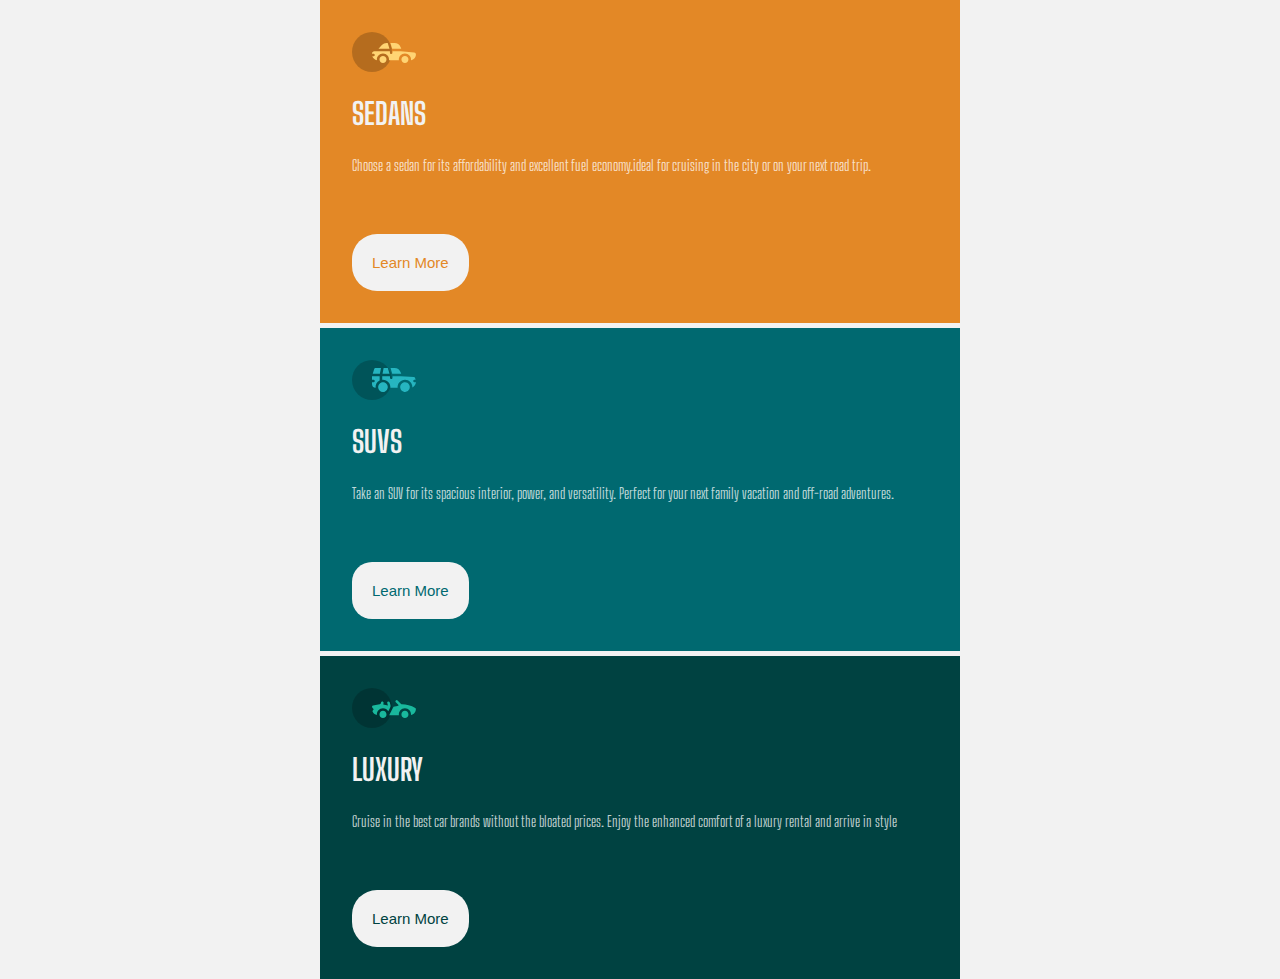
==== index.html @ 286e361c "commit" ====
<!DOCTYPE html>
<html lang="en">
    <head>
        <meta charset="UTF-8">
        <meta http-equiv="X-UA-Compatible" content="IE=edge">
        <meta name="viewport" content="width=device-width, initial-scale=1.0">
        <title>Cars</title>
        <link rel="preconnect" href="https://fonts.googleapis.com">
        <link rel="preconnect" href="https://fonts.gstatic.com" crossorigin>
        <link href="https://fonts.googleapis.com/css2?family=Big+Shoulders+Display:wght@700&display=swap" rel="stylesheet">
        <link rel="preconnect" href="https://fonts.googleapis.com">
        <link rel="preconnect" href="https://fonts.gstatic.com" crossorigin>
        <link href="https://fonts.googleapis.com/css2?family=Lexend+Deca&display=swap" rel="stylesheet">
      <link rel="stylesheet" href="style.css">
      <link rel="icon" href="/favicon-32x32.png">
    </head>
    <body>
        <main>
            <div class="left-content">
                <img src="/icon-sedans.svg" alt="icon-sedans">
                <h2>SEDANS</h2>
                <p>Choose a sedan for its affordability and excellent fuel economy.ideal for cruising in the city or on your next road trip.</p>
                <button class="b1">Learn More</button>
            </div>
            <div class="middle-content">
                <img src="/icon-suvs.svg" alt="icon-suvs">
                <h2>SUVS</h2>
                <p>Take an SUV for its spacious interior, power, and versatility. Perfect for your next family vacation and off-road adventures.</p>
                <button class="b2">Learn More</button>
            </div>
            <div class="right-content">
                <img src="/icon-luxury.svg" alt="icon-luxury">
                <h2>LUXURY</h2>
                <p>Cruise in the best car brands without the bloated prices. Enjoy the enhanced comfort of a luxury rental and arrive in style</p>
                <button class="b3">Learn More</button>
            </div>
        </main>
    </body>
</html>
---- style.css ----
*{
    margin: 0;
    padding: 0;
    box-sizing: border-box;
}

body{
    background-color: hsl(0, 0%, 95%);
    place-content: center;
    font-family: 'Lexend Deca', sans-serif;
    font-family: 'Big Shoulders Display', cursive;
    
}

main{
    width: 50%;
    margin: auto;
    display: flex;
    align-items: center;
    height: 100vh;
    /*justify-content: center;*/
     flex-direction: row;

}
main div{
    width: 100%;
}

.left-content{
    background-color: hsl(31, 77%, 52%);
    padding: 2em;
    /* width: 100%; */
}

.middle-content{
    background-color: hsl(184, 100%, 22%);
    padding: 2em;
    /* width: 100%; */

}

.right-content{
    background-color: hsl(179, 100%, 13%);
    padding: 2em;
    /* width: 100%; */
}

img{
    padding-bottom: 20px;
}

h2{
    font-size: 30px;
    padding-bottom: 15px;
    color: hsl(0, 0%, 95%);
    
}

p{
    font-size: 15px;
    color: hsla(0, 0%, 100%, 0.75);
    padding-top: 10px;
    padding-bottom: 60px;
    
}

.b1{
    background: hsl(0, 0%, 95%);
    color: hsl(31, 77%, 52%);
    padding: 20px;
    border: none;
    border-radius: 25px;
    font-size: 15px;
    cursor: grab;
}

.b2{
    background: hsl(0, 0%, 95%);
    color:  hsl(184, 100%, 22%);
    padding: 20px;
    border: none;
    border-radius: 20px;
    font-size: 15px;
    cursor: grab;
}

.b3{
    background: hsl(0, 0%, 95%);
    color: hsl(179, 100%, 13%);
    padding: 20px;
    border: none;
    border-radius: 25px;
    font-size: 15px;
    cursor: grab;
}

button:hover{
    background-color: transparent;
    border: 2px solid #fff;
    color: #fff;
    transition: 0.4s;
}

@media (min-width:375px){
    main{
        flex-direction: column;
        gap: 5px;
    }
}
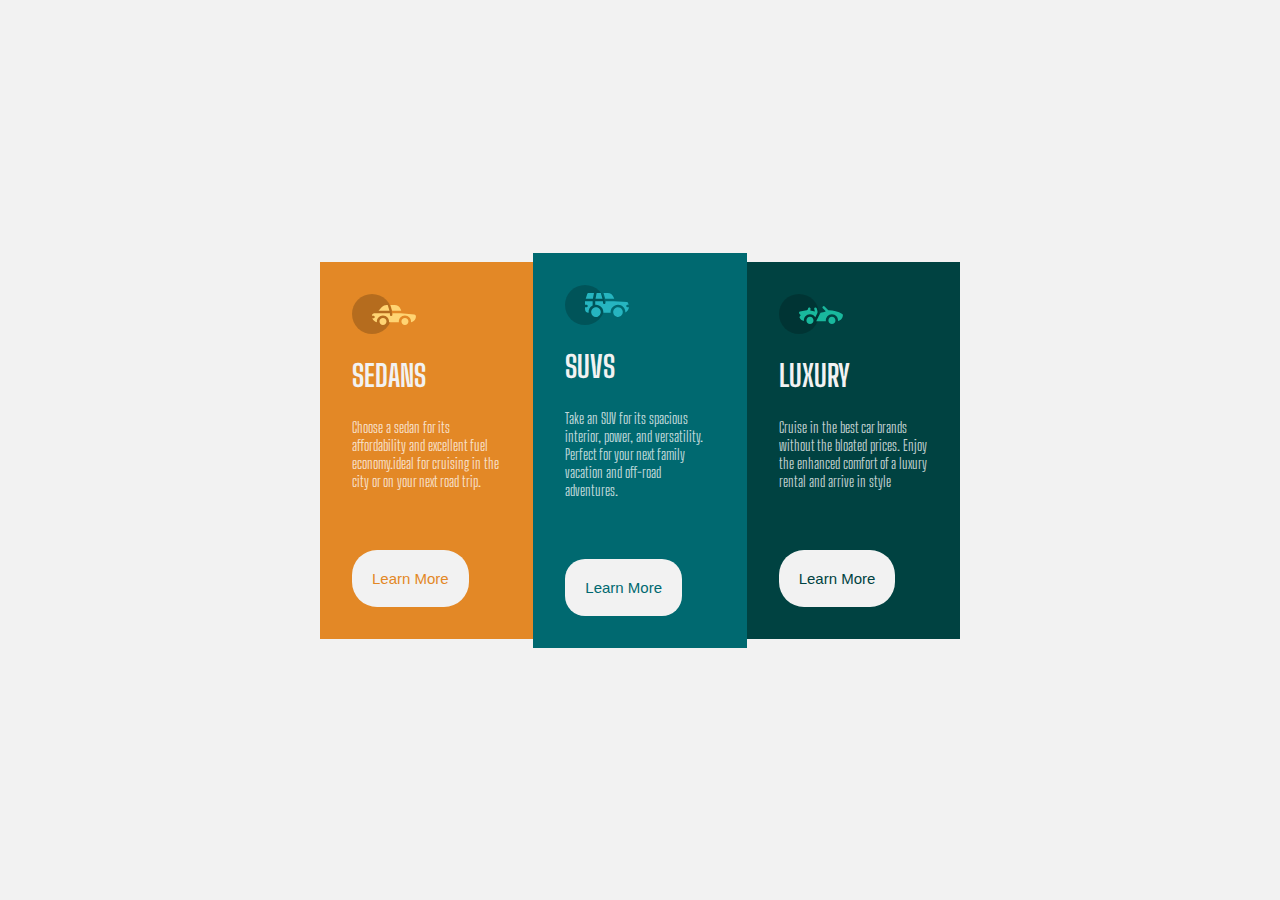
==== commit a736a26a: "Update index.html" ====
--- a/index.html
+++ b/index.html
@@ -12,24 +12,24 @@
         <link rel="preconnect" href="https://fonts.gstatic.com" crossorigin>
         <link href="https://fonts.googleapis.com/css2?family=Lexend+Deca&display=swap" rel="stylesheet">
       <link rel="stylesheet" href="style.css">
-      <link rel="icon" href="/favicon-32x32.png">
+      <link rel="icon" href="favicon-32x32.png">
     </head>
     <body>
         <main>
             <div class="left-content">
-                <img src="/icon-sedans.svg" alt="icon-sedans">
+                <img src="icon-sedans.svg" alt="icon-sedans">
                 <h2>SEDANS</h2>
                 <p>Choose a sedan for its affordability and excellent fuel economy.ideal for cruising in the city or on your next road trip.</p>
                 <button class="b1">Learn More</button>
             </div>
             <div class="middle-content">
-                <img src="/icon-suvs.svg" alt="icon-suvs">
+                <img src="icon-suvs.svg" alt="icon-suvs">
                 <h2>SUVS</h2>
                 <p>Take an SUV for its spacious interior, power, and versatility. Perfect for your next family vacation and off-road adventures.</p>
                 <button class="b2">Learn More</button>
             </div>
             <div class="right-content">
-                <img src="/icon-luxury.svg" alt="icon-luxury">
+                <img src="icon-luxury.svg" alt="icon-luxury">
                 <h2>LUXURY</h2>
                 <p>Cruise in the best car brands without the bloated prices. Enjoy the enhanced comfort of a luxury rental and arrive in style</p>
                 <button class="b3">Learn More</button>
--- a/style.css
+++ b/style.css
@@ -101,9 +101,9 @@
     transition: 0.4s;
 }
 
-@media (min-width:375px){
+@media (max-width:375px){
     main{
         flex-direction: column;
         gap: 5px;
     }
-}+}
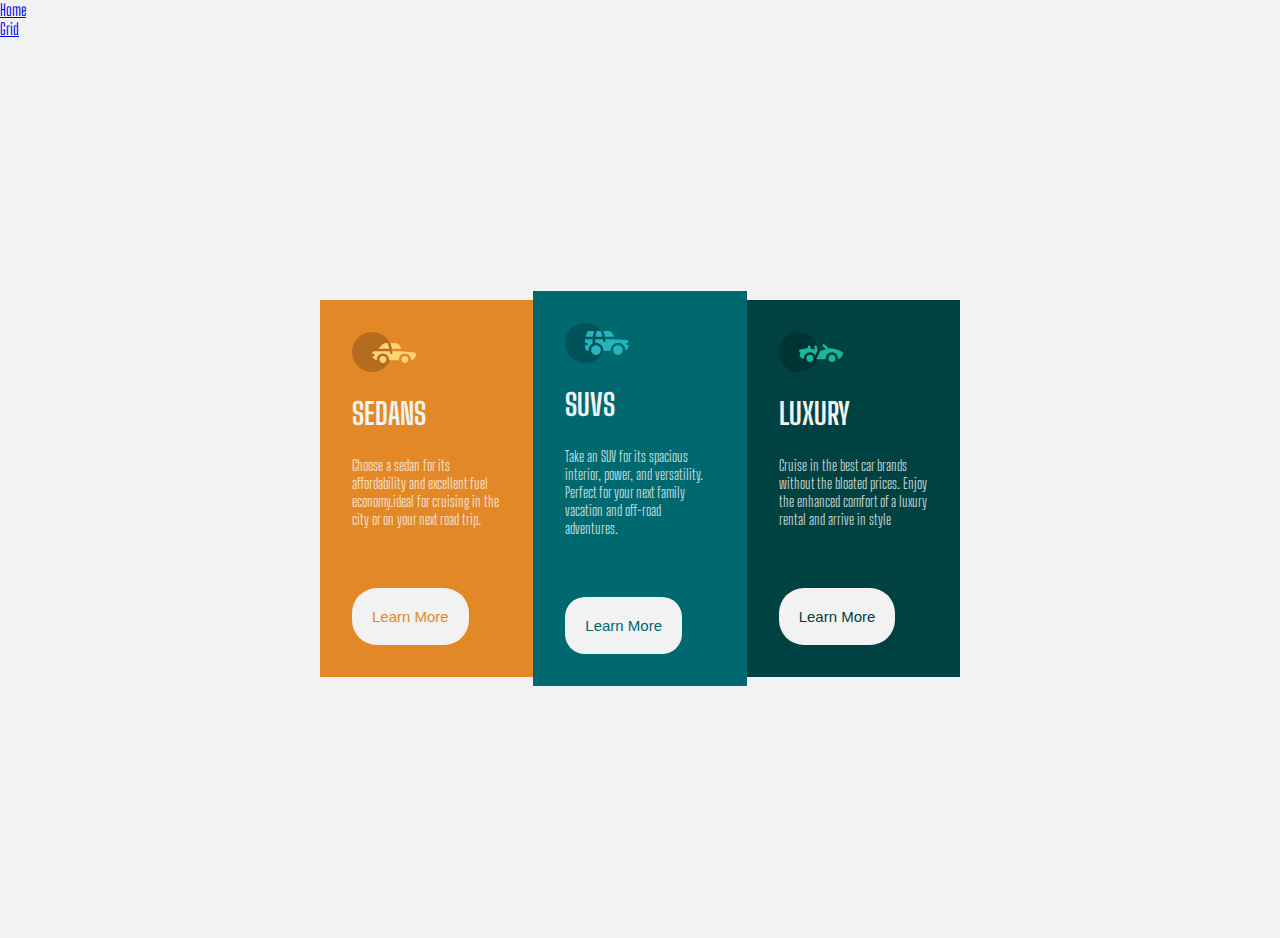
==== commit 0b7610d1: "Update index.html" ====
--- a/index.html
+++ b/index.html
@@ -15,6 +15,18 @@
       <link rel="icon" href="favicon-32x32.png">
     </head>
     <body>
+         <header>
+            <nav>
+                <ul>
+                    <li>
+                        <a href="/index.html">Home</a>
+                    </li>
+                    <li>
+                        <a href="/grid.html">Grid</a>
+                    </li>
+                </ul>
+            </nav>
+        </header>
         <main>
             <div class="left-content">
                 <img src="icon-sedans.svg" alt="icon-sedans">
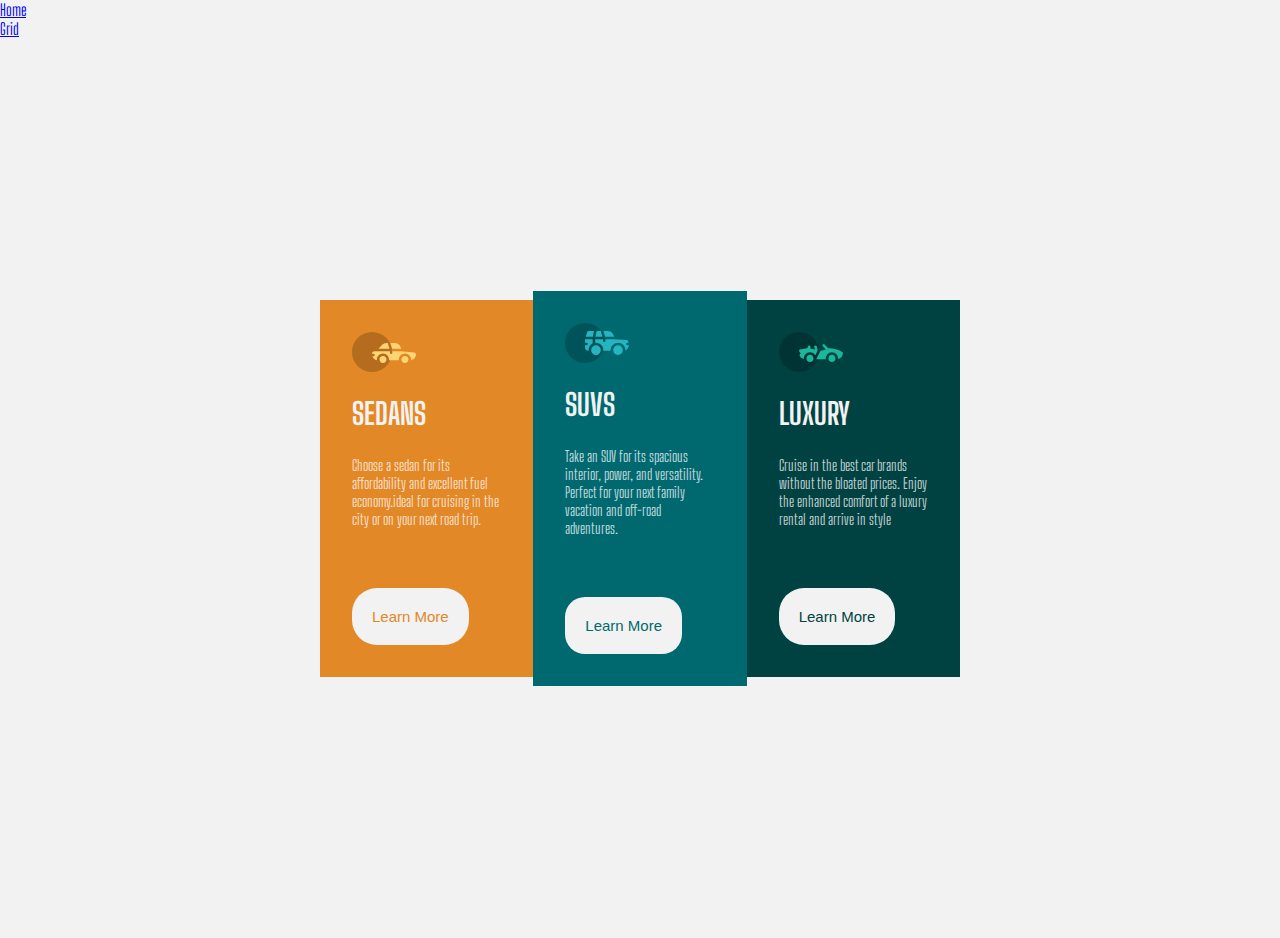
==== commit 7944d234: "Update index.html" ====
--- a/index.html
+++ b/index.html
@@ -19,10 +19,10 @@
             <nav>
                 <ul>
                     <li>
-                        <a href="/index.html">Home</a>
+                        <a href="index.html">Home</a>
                     </li>
                     <li>
-                        <a href="/grid.html">Grid</a>
+                        <a href="grid.html">Grid</a>
                     </li>
                 </ul>
             </nav>
--- a/style.css
+++ b/style.css
@@ -11,6 +11,11 @@
     font-family: 'Big Shoulders Display', cursive;
     
 }
+
+nav a{
+    color: blue;
+}
+
 
 main{
     width: 50%;
